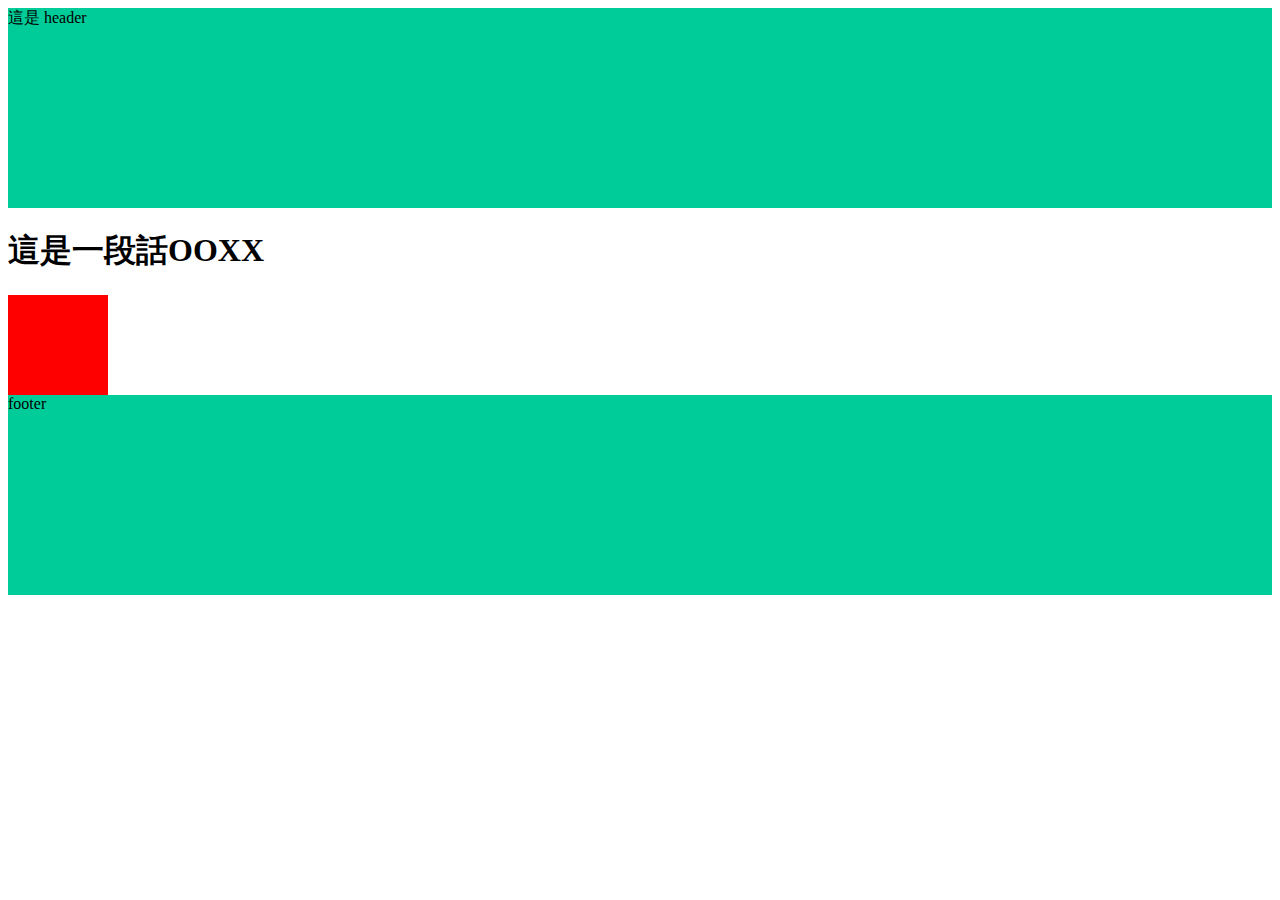
==== index.html @ 118d4219 "Update 2022-08-02T02:12:31.663Z" ====
<!DOCTYPE html>
<html lang="en">

<head>
  <meta charset="UTF-8">
  <meta name="viewport" content="width=device-width, initial-scale=1.0">
  <meta http-equiv="X-UA-Compatible" content="ie=edge">
  <title>首頁</title>
  <link rel="stylesheet" href="./assets/style/all.css">
</head>

<body>
  <header class="header">
    這是 header
  </header>

  
<h1>
  這是一段話OOXX
</h1>

<div class="box"></div>

  <footer class="footer">
    footer
  </footer>
  <script src="./assets/js/vendors.js"></script>
  <script src="./assets/js/all.js"></script>
</body>

</html>
---- assets/style/all.css ----
.header {
  height: 200px;
  background-color: #00cc99; }

.footer {
  height: 200px;
  background-color: #00cc99; }

.box {
  width: 100px;
  height: 100px;
  background-color: red;
  display: -webkit-box;
  display: -ms-flexbox;
  display: flex;
  -webkit-transition: all 0.5s;
  -o-transition: all 0.5s;
  transition: all 0.5s; }
  .box:hover {
    width: 200px;
    background-color: #00cc99; }

/*# sourceMappingURL=all.css.map */
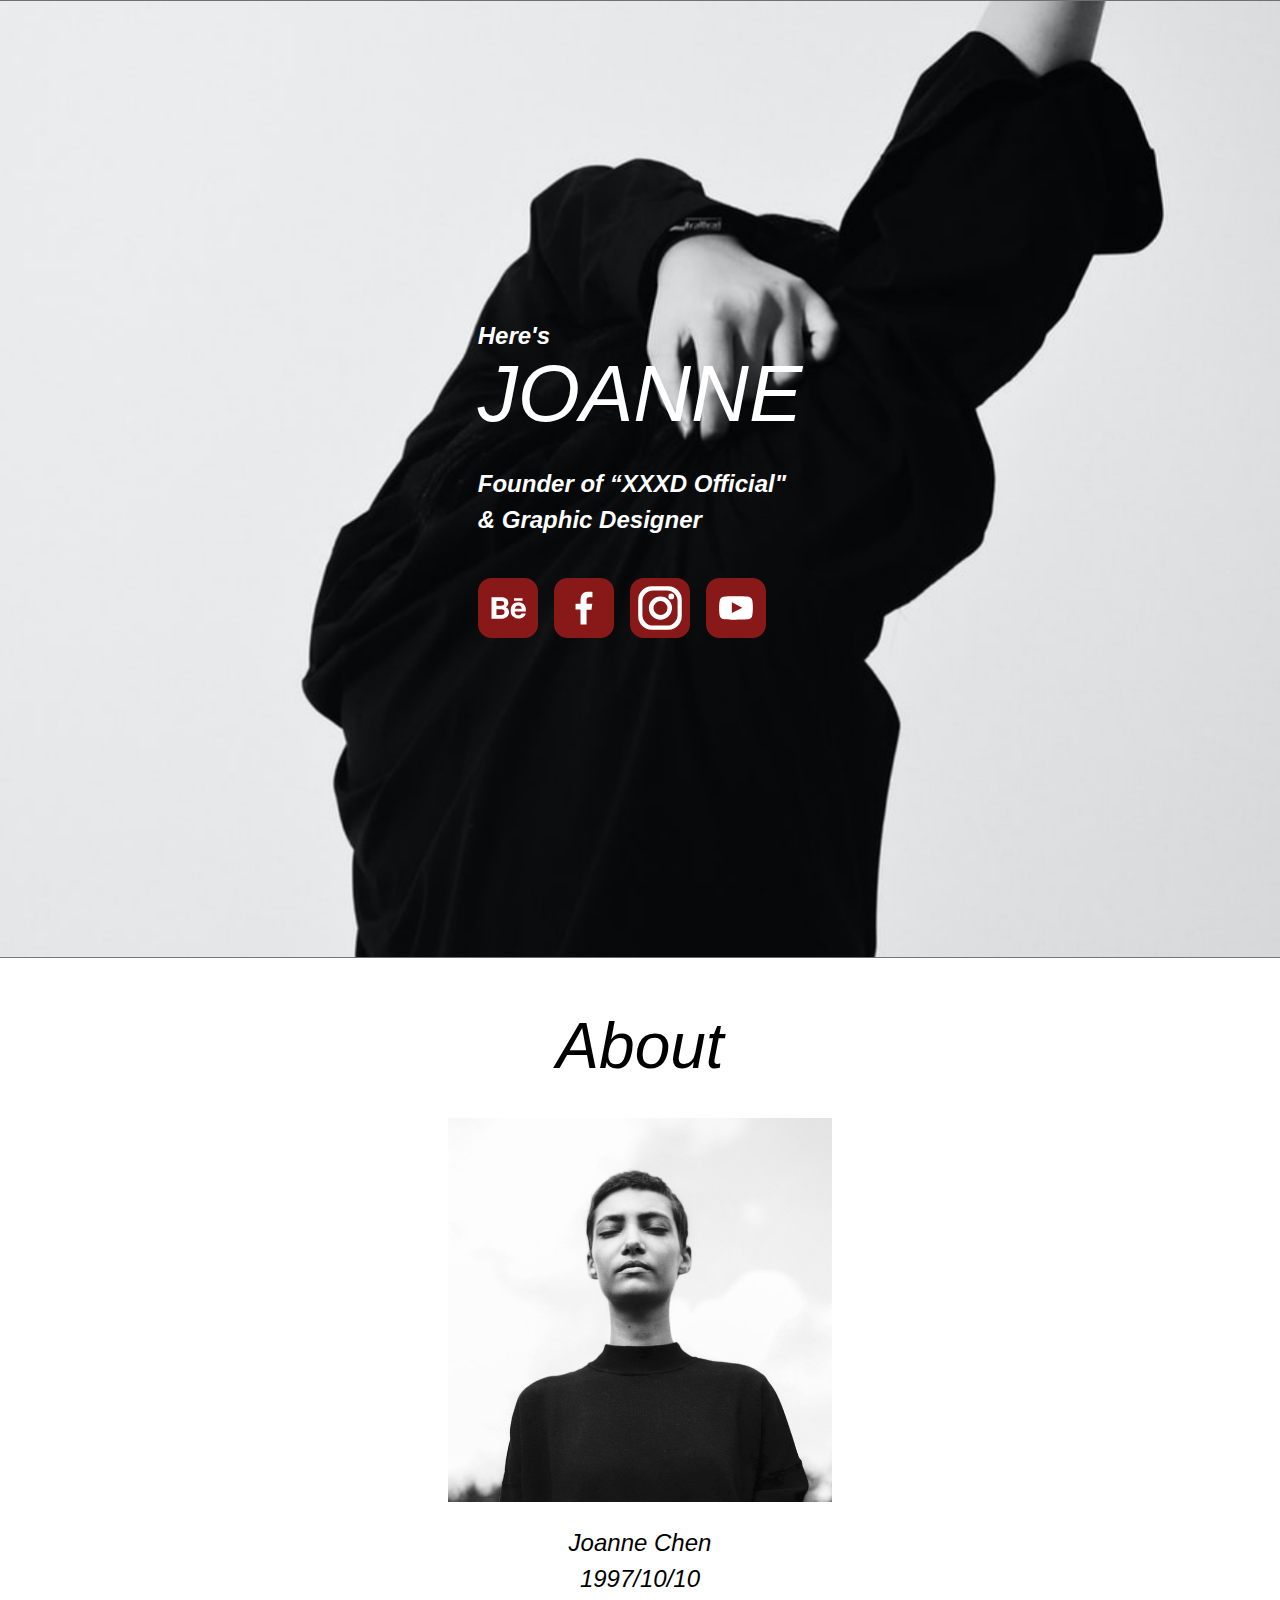
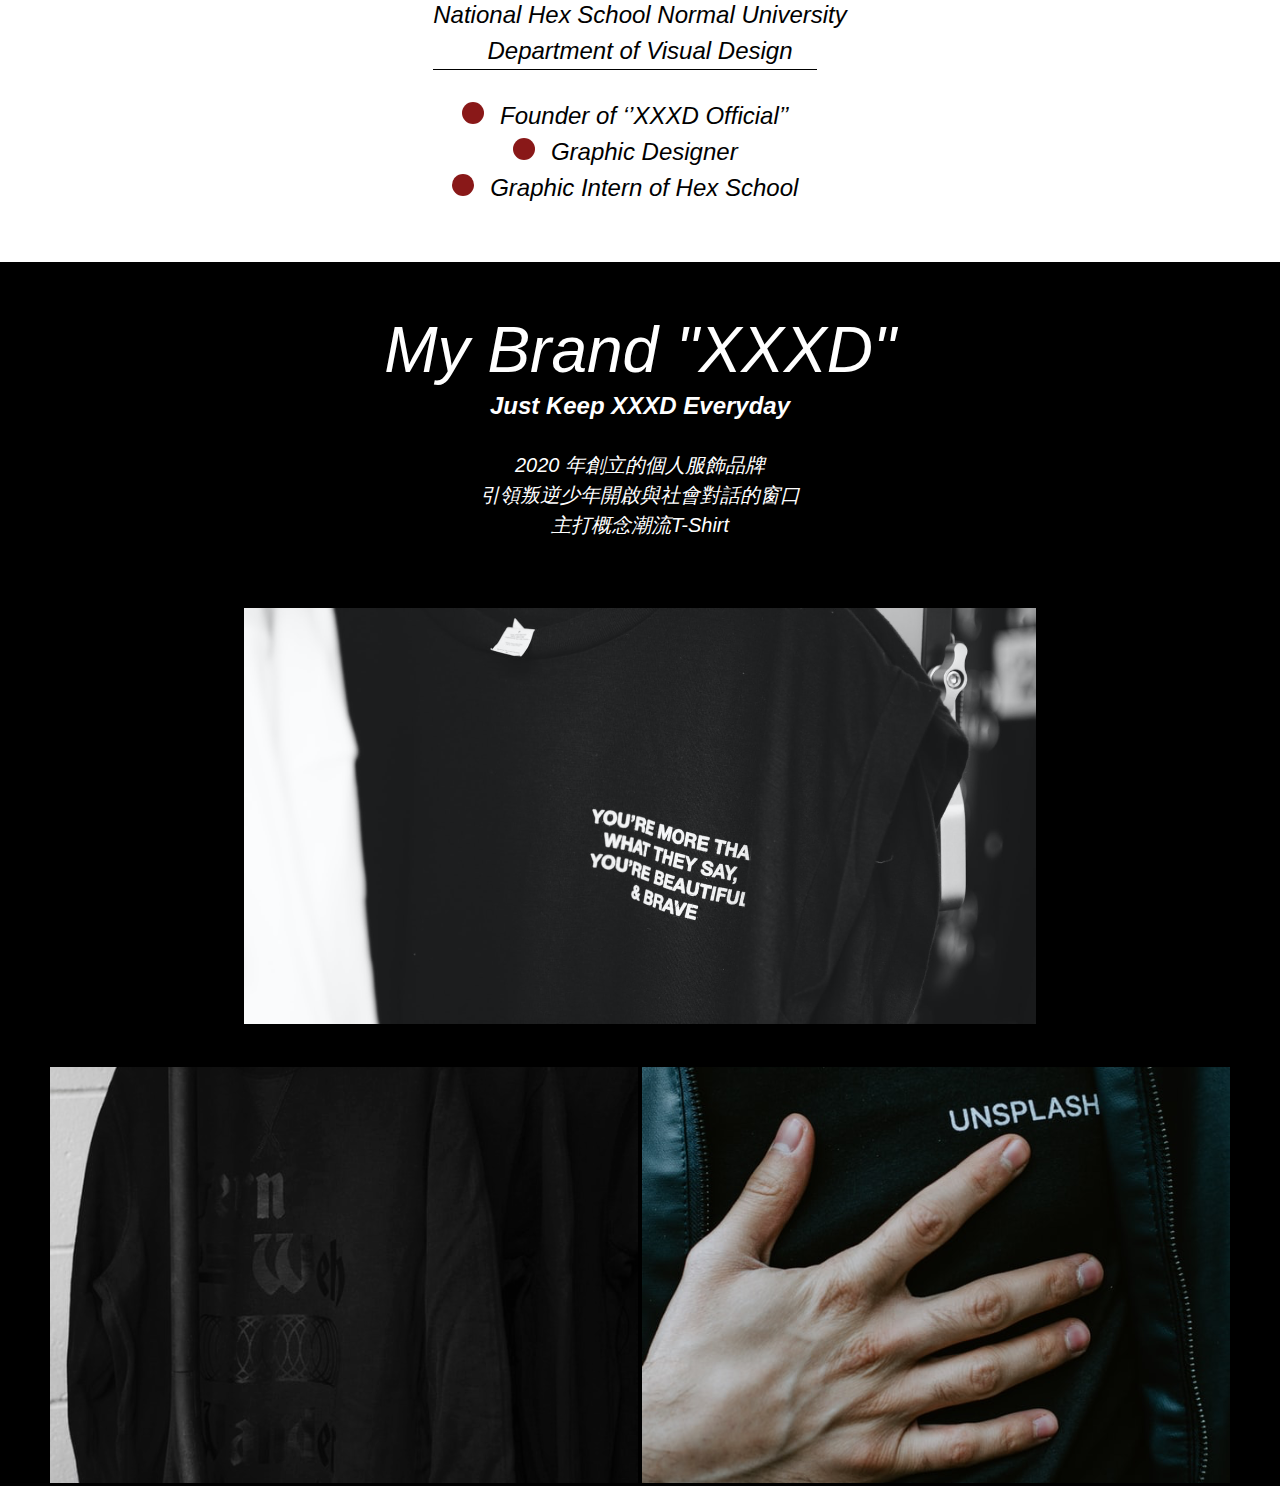
==== commit efc9b6a6: "Update 2022-08-04T09:42:17.918Z" ====
--- a/index.html
+++ b/index.html
@@ -10,20 +10,74 @@
 </head>
 
 <body>
-  <header class="header">
+  <!-- <header class="header">
     這是 header
-  </header>
+  </header> -->
 
+  <div class="container">
+<div class="header_1">
+  <div class="hcontent">
+  <h3>Here's</h3>
+  <h1>JOANNE</h1>
+  <h3>Founder of “XXXD Official"
+    <br>& Graphic Designer
+  </h3>
+  <ul class="icongroup">
+    <li><a href=""><img src="assets/images/behance.svg" alt="behance"></a></li>
+    <li><a href=""><img src="assets/images/facebook.svg" alt="facebook"></a></li>
+    <li><a href=""><img src="assets/images/instagram.svg" alt="instagram"></a></li>
+    <li><a href=""><img src="assets/images/youtube.svg" alt="youtube"></a></li>
+  </div>
+</div>
+<div class="profile">
+  <div class="pinfor">
+  <h2>About</h2>
+  <img class="perimg" src="assets/images/photo.png" alt="">
+  <ul class="pcontent blackli">
+    <li>Joanne Chen</li>
+    <li>1997/10/10</li>
+    <li>National Hex School Normal University<br>
+       Department of Visual Design</li>
+    <li></li>
+  </ul>
+  <div class="perbox blackli">
+    <ul>
+      <li>Founder of ‘’XXXD Official’’</li>
+      <li>Graphic Designer</li>
+      <li>Graphic Intern of Hex School</li>
+    </ul>
+  </div>
+</div>
+</div>
   
-<h1>
-  這是一段話OOXX
-</h1>
+  <div class="brand">
+    <div class="bcontent">
+      <h2>My Brand "XXXD"</h2>
+      <h3>Just Keep XXXD Everyday</h3>
+      
+      <ul>
+        <li><p>2020 年創立的個人服飾品牌</p></li>
+        <li><p>引領叛逆少年開啟與社會對話的窗口</p></li>     
+        <li><p>主打概念潮流T-Shirt</p></li>
+      </ul>
+    
+      <img class="brand_img1" src="assets/images/brand_img1.png" alt=""></img>
+    
+      <div class="b_img23">
+        <img class="b_img2" src="assets/images/brand_img2.png" alt="">
+        <img src="assets/images/brand_img3.png" alt="">
+      </div>
+    </div>
 
-<div class="box"></div>
+  </div>
+</div>
 
-  <footer class="footer">
+
+
+
+  <!-- <footer class="footer">
     footer
-  </footer>
+  </footer> -->
   <script src="./assets/js/vendors.js"></script>
   <script src="./assets/js/all.js"></script>
 </body>
--- a/assets/style/all.css
+++ b/assets/style/all.css
@@ -1,23 +1,179 @@
-.header {
-  height: 200px;
-  background-color: #00cc99; }
+/* http://meyerweb.com/eric/tools/css/reset/ 
+   v2.0 | 20110126
+   License: none (public domain)
+*/
+@import url("http://fonts.cdnfonts.com/css/roboto");
+html, body, div, span, applet, object, iframe,
+h1, h2, h3, h4, h5, h6, p, blockquote, pre,
+a, abbr, acronym, address, big, cite, code,
+del, dfn, em, img, ins, kbd, q, s, samp,
+small, strike, strong, sub, sup, tt, var,
+b, u, i, center,
+dl, dt, dd, ol, ul, li,
+fieldset, form, label, legend,
+table, caption, tbody, tfoot, thead, tr, th, td,
+article, aside, canvas, details, embed,
+figure, figcaption, footer, header, hgroup,
+menu, nav, output, ruby, section, summary,
+time, mark, audio, video {
+  margin: 0;
+  padding: 0;
+  border: 0;
+  font-size: 100%;
+  font: inherit;
+  vertical-align: baseline; }
+
+/* HTML5 display-role reset for older browsers */
+article, aside, details, figcaption, figure,
+footer, header, hgroup, menu, nav, section {
+  display: block; }
+
+body {
+  line-height: 1; }
+
+ol, ul {
+  list-style: none; }
+
+blockquote, q {
+  quotes: none; }
+
+blockquote:before, blockquote:after,
+q:before, q:after {
+  content: '';
+  content: none; }
+
+table {
+  border-collapse: collapse;
+  border-spacing: 0; }
+
+.img {
+  vertical-align: middle; }
+
+h2 {
+  font-size: 64px; }
+
+h3 {
+  font-size: 24px;
+  font-family: 'Roboto Black' , sans-serif;
+  font-weight: bold; }
+
+p {
+  font-size: 20px; }
+
+.header_1 {
+  display: -webkit-box;
+  display: -ms-flexbox;
+  display: flex;
+  -webkit-box-pack: center;
+      -ms-flex-pack: center;
+          justify-content: center;
+  -webkit-box-align: center;
+      -ms-flex-align: center;
+          align-items: center;
+  height: 958px;
+  background-image: url(../images/banner.png);
+  background-size: cover;
+  background-position: center center;
+  color: #fff; }
+  .header_1 h3 {
+    font-style: italic;
+    text-align: left;
+    line-height: 1.5; }
+  .header_1 h1 {
+    font-family: 'Roboto Black', sans-serif;
+    font-weight: black;
+    font-style: italic;
+    font-size: 80px;
+    text-align: left;
+    margin-bottom: 32px; }
+  .header_1 .icongroup {
+    display: -webkit-box;
+    display: -ms-flexbox;
+    display: flex;
+    margin-top: 40px; }
+    .header_1 .icongroup li {
+      margin-right: 16px; }
+
+.profile {
+  display: -webkit-box;
+  display: -ms-flexbox;
+  display: flex;
+  -webkit-box-pack: center;
+      -ms-flex-pack: center;
+          justify-content: center;
+  -webkit-box-align: center;
+      -ms-flex-align: center;
+          align-items: center;
+  background-color: #fff;
+  color: #000;
+  font-family: 'Roboto Black', sans-serif;
+  font-weight: black;
+  font-style: italic;
+  text-align: center; }
+  .profile .pinfor h2 {
+    margin-top: 56px;
+    margin-bottom: 40px; }
+  .profile .pinfor .perimg {
+    margin-bottom: 20px; }
+  .profile .pinfor .blackli {
+    font-size: 24px;
+    line-height: 1.5; }
+  .profile .perbox {
+    padding-top: 28px;
+    padding-bottom: 56px;
+    border-top: 1px solid #000;
+    width: 384px; }
+    .profile .perbox li::before {
+      content: "";
+      display: inline-block;
+      width: 22px;
+      height: 22px;
+      background: #891818;
+      border-radius: 50%;
+      margin-right: 16px; }
+
+.brand {
+  display: -webkit-box;
+  display: -ms-flexbox;
+  display: flex;
+  -webkit-box-orient: vertical;
+  -webkit-box-direction: normal;
+      -ms-flex-direction: column;
+          flex-direction: column;
+  -webkit-box-pack: center;
+      -ms-flex-pack: center;
+          justify-content: center;
+  -webkit-box-align: center;
+      -ms-flex-align: center;
+          align-items: center;
+  background-color: #000;
+  color: #fff;
+  font-family: 'Roboto Black', sans-serif;
+  font-weight: black;
+  font-style: italic;
+  text-align: center; }
+  .brand h2 {
+    padding-top: 56px;
+    margin-bottom: 12px; }
+  .brand ul {
+    margin-top: 32px;
+    margin-bottom: 68px; }
+    .brand ul li {
+      line-height: 1.5; }
+  .brand .brand_img1 {
+    margin-bottom: 40px; }
+  .brand .b_img {
+    display: -webkit-box;
+    display: -ms-flexbox;
+    display: flex;
+    -webkit-box-pack: center;
+        -ms-flex-pack: center;
+            justify-content: center; }
+    .brand .b_img .b_img2 {
+      margin-right: 24px; }
 
 .footer {
   height: 200px;
   background-color: #00cc99; }
 
-.box {
-  width: 100px;
-  height: 100px;
-  background-color: red;
-  display: -webkit-box;
-  display: -ms-flexbox;
-  display: flex;
-  -webkit-transition: all 0.5s;
-  -o-transition: all 0.5s;
-  transition: all 0.5s; }
-  .box:hover {
-    width: 200px;
-    background-color: #00cc99; }
-
 /*# sourceMappingURL=all.css.map */
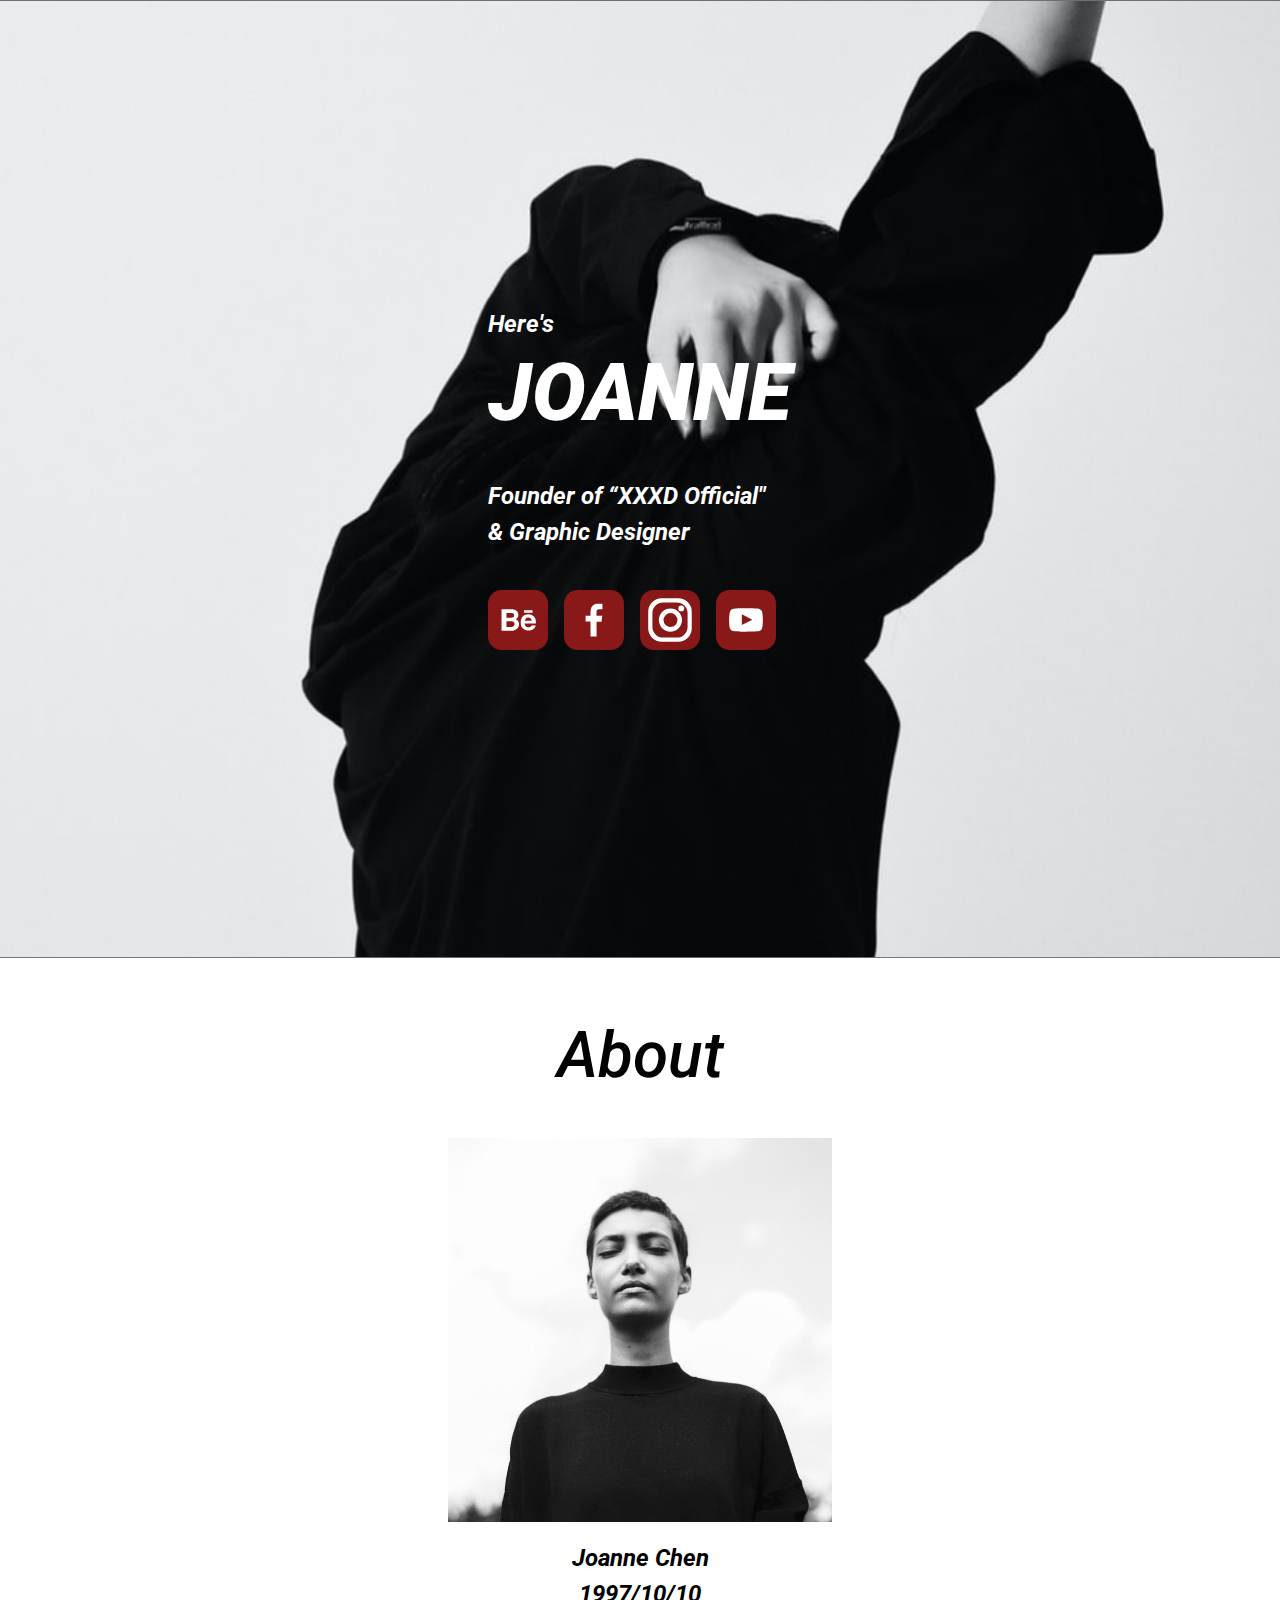
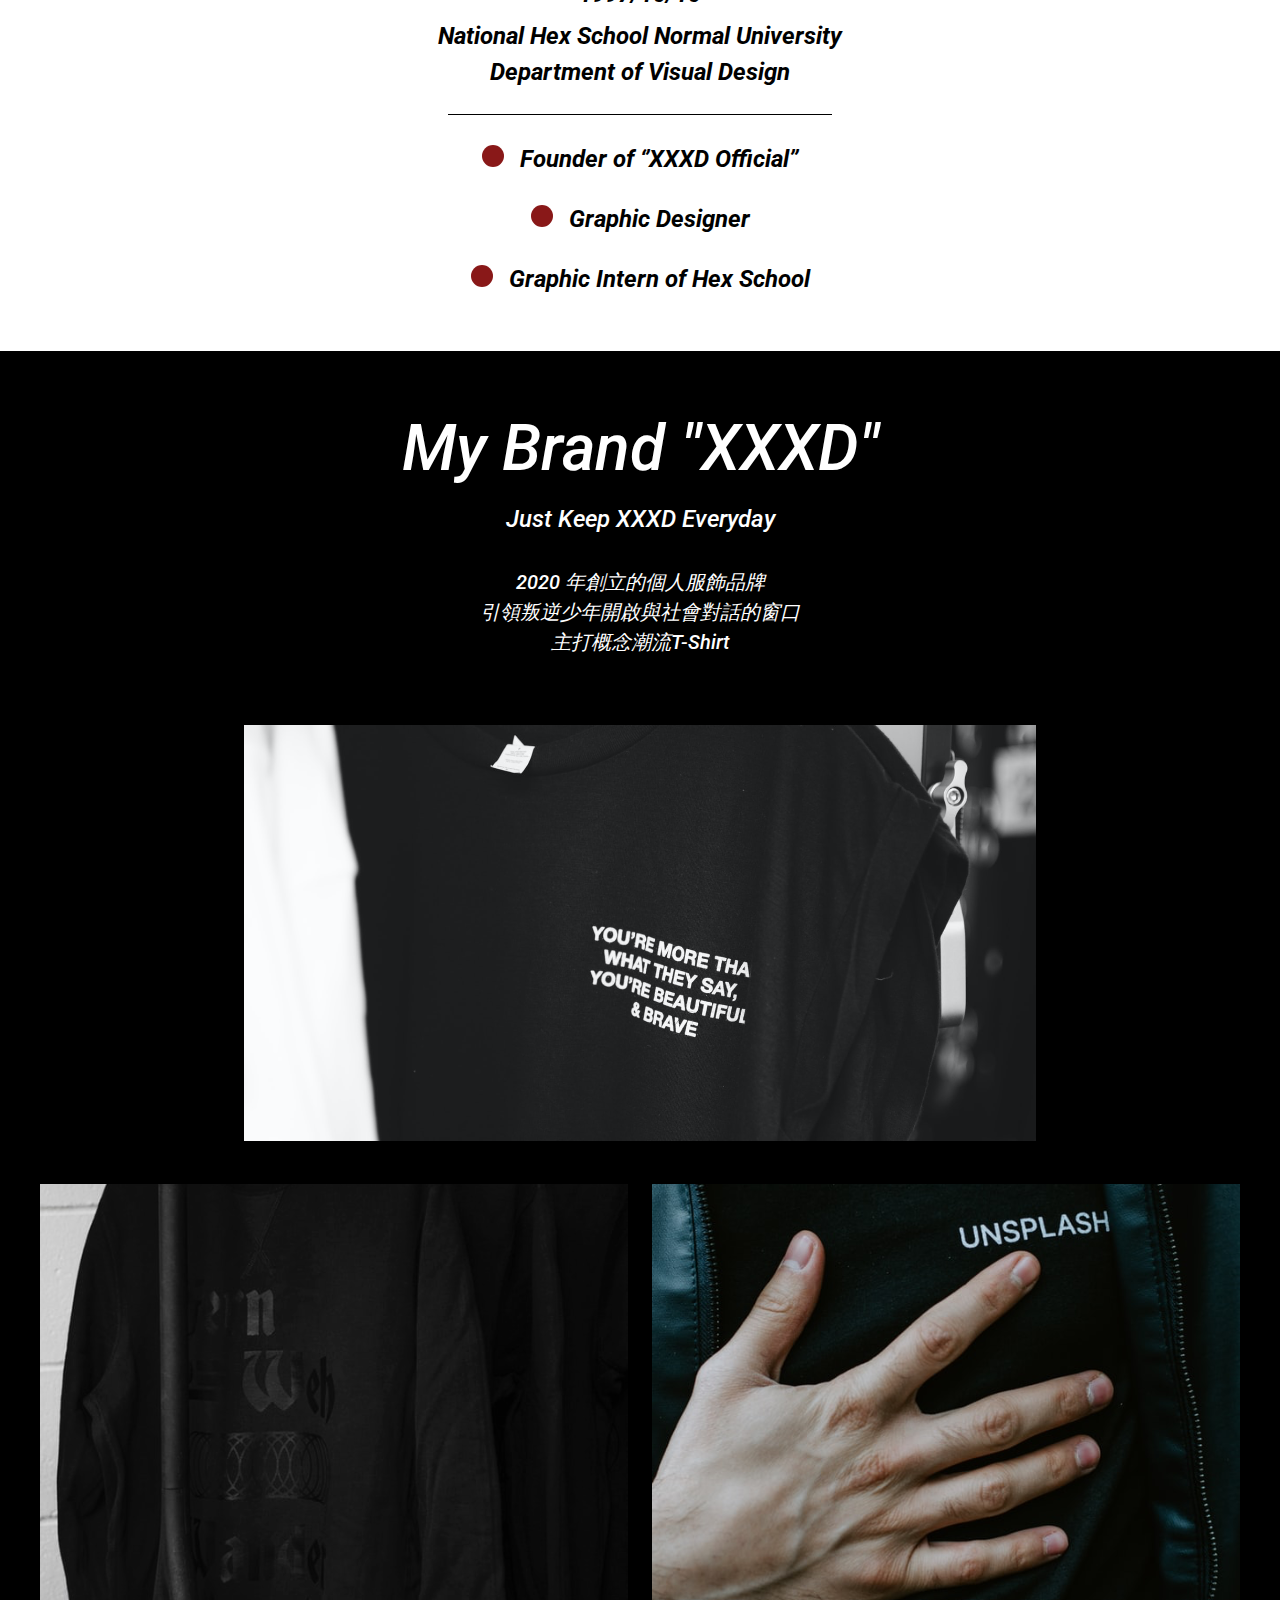
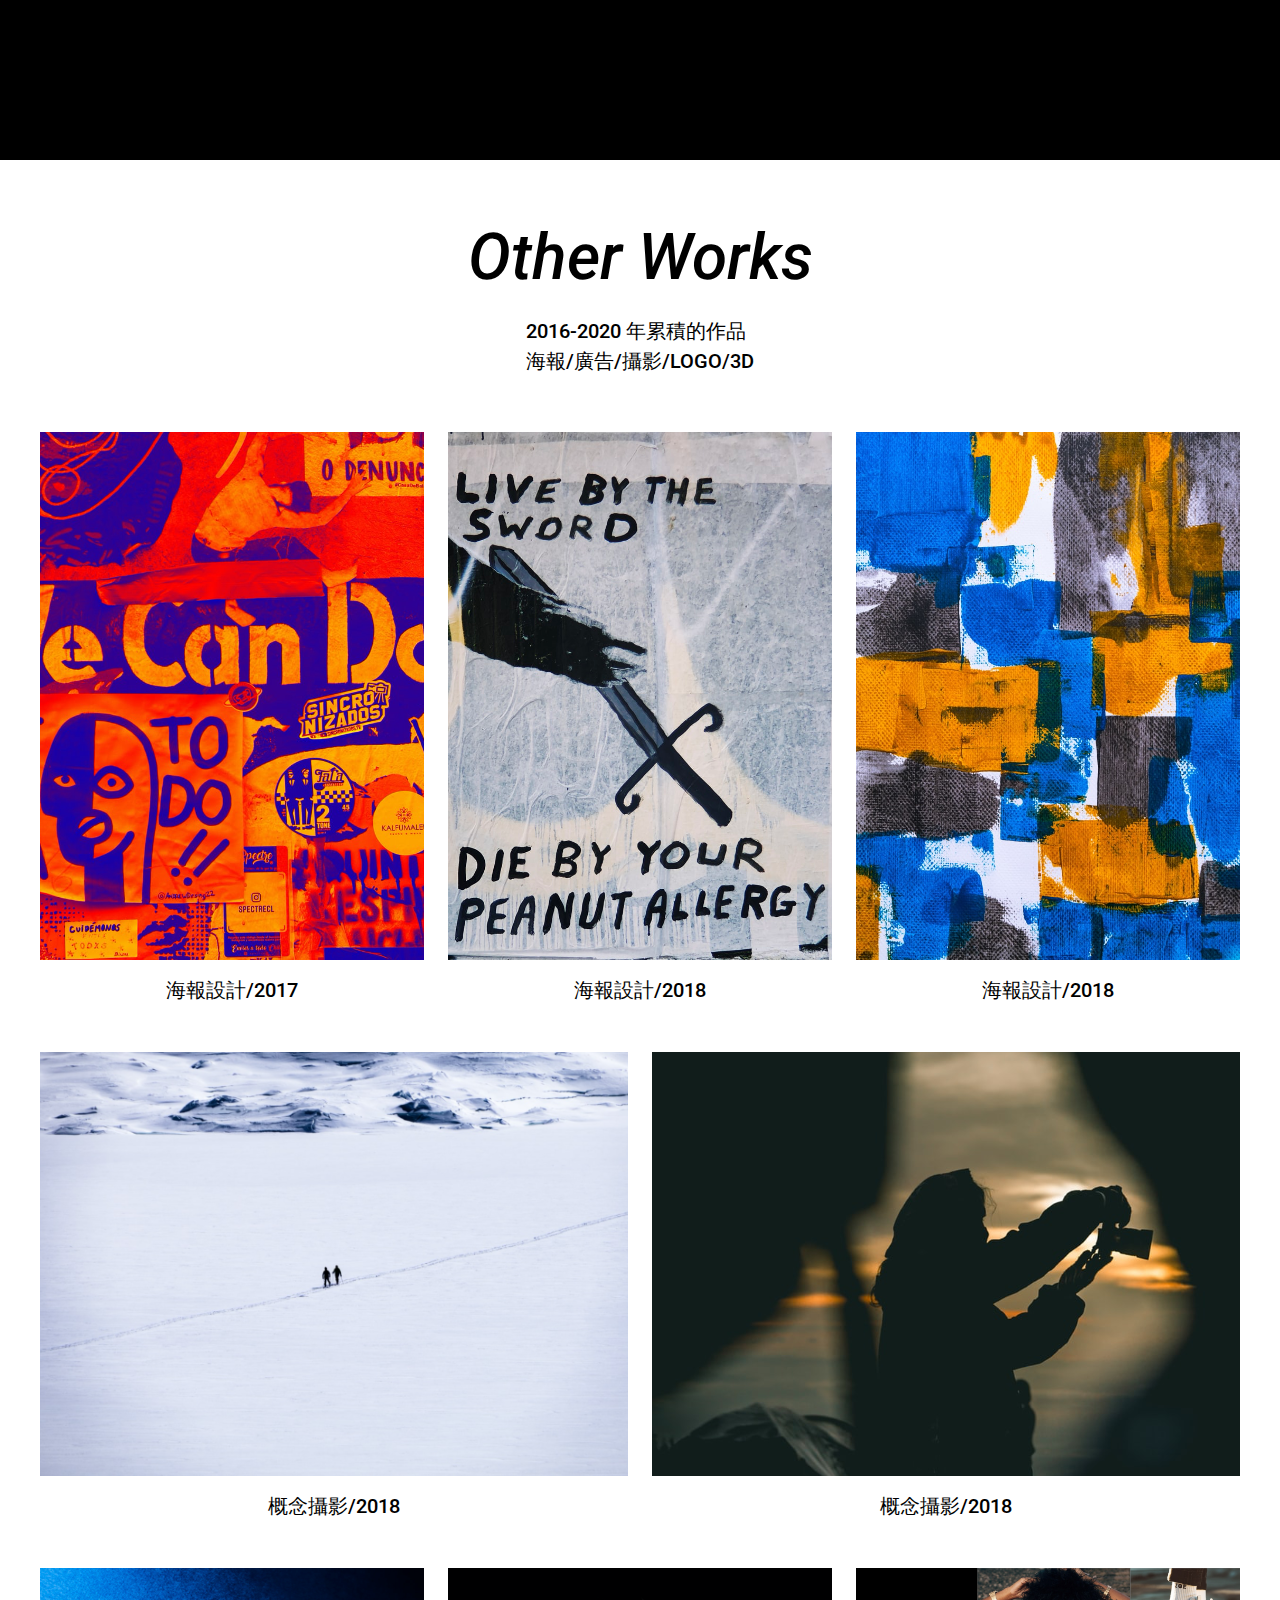
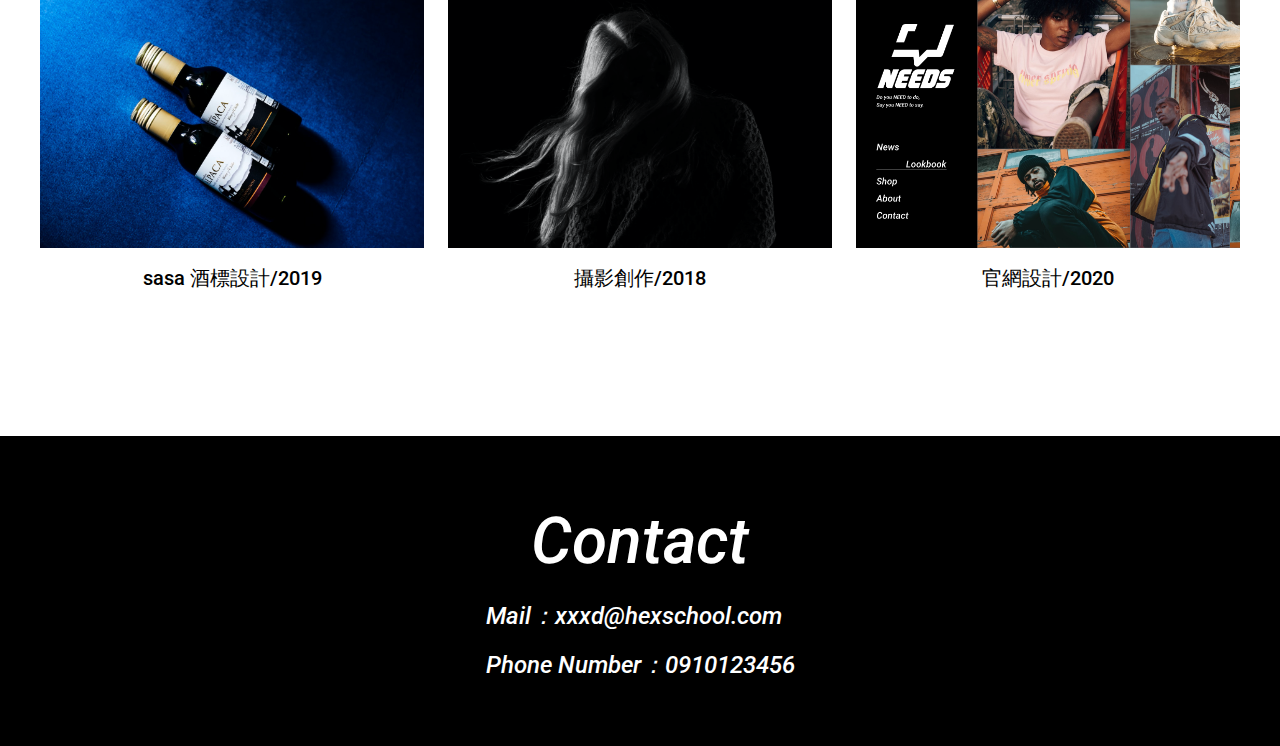
==== commit 0e5cca76: "Update 2022-08-05T16:55:03.248Z" ====
--- a/index.html
+++ b/index.html
@@ -17,34 +17,36 @@
   <div class="container">
 <div class="header_1">
   <div class="hcontent">
-  <h3>Here's</h3>
+  <h3 class="lh32">Here's</h3>
   <h1>JOANNE</h1>
-  <h3>Founder of “XXXD Official"
+  <h3 class="lh36">Founder of “XXXD Official"
     <br>& Graphic Designer
   </h3>
-  <ul class="icongroup">
-    <li><a href=""><img src="assets/images/behance.svg" alt="behance"></a></li>
-    <li><a href=""><img src="assets/images/facebook.svg" alt="facebook"></a></li>
-    <li><a href=""><img src="assets/images/instagram.svg" alt="instagram"></a></li>
-    <li><a href=""><img src="assets/images/youtube.svg" alt="youtube"></a></li>
+  <div class="icongroup">
+    <a href=""><img src="assets/images/behance.svg" alt="behance"></img></a>
+    <a href=""><img src="assets/images/facebook.svg" alt="facebook"></img></a>
+    <a href=""><img src="assets/images/instagram.svg" alt="instagram"></img></a>
+    <a href=""><img src="assets/images/youtube.svg" alt="youtube"></img></a>
   </div>
 </div>
-<div class="profile">
-  <div class="pinfor">
+</div>
+
+
+<div class="profile flex-c">
+  <div class="pinfor flex-c">
   <h2>About</h2>
   <img class="perimg" src="assets/images/photo.png" alt="">
-  <ul class="pcontent blackli">
-    <li>Joanne Chen</li>
-    <li>1997/10/10</li>
-    <li>National Hex School Normal University<br>
+  <ul class="pcontent bold-i24">
+    <li class="lh32 mb-4">Joanne Chen</li>
+    <li class="lh32">1997/10/10</li>
+    <li class="mt8mb24">National Hex School Normal University<br>
        Department of Visual Design</li>
-    <li></li>
   </ul>
-  <div class="perbox blackli">
+  <div class="perbox ">
     <ul>
-      <li>Founder of ‘’XXXD Official’’</li>
-      <li>Graphic Designer</li>
-      <li>Graphic Intern of Hex School</li>
+      <li class="bold-i24 lh32">Founder of ‘’XXXD Official’’</li>
+      <li class="bold-i24 lh32">Graphic Designer</li>
+      <li class="bold-i24 lh32">Graphic Intern of Hex School</li>
     </ul>
   </div>
 </div>
@@ -53,12 +55,12 @@
   <div class="brand">
     <div class="bcontent">
       <h2>My Brand "XXXD"</h2>
-      <h3>Just Keep XXXD Everyday</h3>
+      <h4 class="m-i24 lh32">Just Keep XXXD Everyday</h4>
       
       <ul>
-        <li><p>2020 年創立的個人服飾品牌</p></li>
-        <li><p>引領叛逆少年開啟與社會對話的窗口</p></li>     
-        <li><p>主打概念潮流T-Shirt</p></li>
+        <li class="m-i20">2020 年創立的個人服飾品牌</li>
+        <li class="m-i20">引領叛逆少年開啟與社會對話的窗口</li>     
+        <li class="m-i20">主打概念潮流T-Shirt</li>
       </ul>
     
       <img class="brand_img1" src="assets/images/brand_img1.png" alt=""></img>
@@ -70,10 +72,63 @@
     </div>
 
   </div>
+  <div class="otherwork">
+    <h2>Other Works</h2>
+    <ul>
+      <li class="m-i20">2016-2020 年累積的作品</li>
+      <li class="m-i20">海報/廣告/攝影/LOGO/3D</li>
+    </ul>
+    
+    <div class="imagepost">
+      <div class="ip01">
+        <div class="flex-c mr-24">
+        <img src="assets/images/work_img1.png" alt=""></img>
+        <p class="m-i20 mt-16">海報設計/2017</p>
+        </div>
+        <div class="flex-c mr-24">
+        <img src="assets/images/work_img2.png" alt=""></img>
+        <p class="m-i20 mt-16">海報設計/2018</p>
+        </div>
+        <div class="flex-c">
+        <img src="assets/images/work_img3.png" alt=""></img>
+        <p class="m-i20 mt-16">海報設計/2018</p>
+        </div>
+      </div>
+      <div class="ip01">
+        <div class="flex-c mr-24">
+          <img src="assets/images/work_img4.png" alt=""></img>
+          <p class="m-i20 mt-16">概念攝影/2018</p>
+        </div>
+        <div class="flex-c">
+          <img src="assets/images/work_img5.png" alt=""></img>
+          <p class="m-i20 mt-16">概念攝影/2018</p>
+        </div>
+      </div>
+      <div class="ip01">
+        <div class="flex-c mr-24">
+          <img src="assets/images/work_img6.png" alt=""></img>
+          <p class="m-i20 mt-16">sasa 酒標設計/2019</p>
+          </div>
+          <div class="flex-c mr-24">
+          <img src="assets/images/work_img7.png" alt=""></img>
+          <p class="m-i20 mt-16">攝影創作/2018</p>
+          </div>
+          <div class="flex-c">
+          <img src="assets/images/work_img8.png" alt=""></img>
+          <p class="m-i20 mt-16">官網設計/2020</p>
+          </div>
+      </div>
+    </div>
+  </div>
+
+  <div class="contact">
+    <h2>Contact</h2>
+    <ul>
+      <li class="m-i24">Mail：xxxd@hexschool.com</li>
+      <li class="m-i24">Phone Number：0910123456</li>
+    </ul>
+  </div>
 </div>
-
-
-
 
   <!-- <footer class="footer">
     footer
--- a/assets/style/all.css
+++ b/assets/style/all.css
@@ -2,7 +2,7 @@
    v2.0 | 20110126
    License: none (public domain)
 */
-@import url("http://fonts.cdnfonts.com/css/roboto");
+@import url("https://fonts.googleapis.com/css2?family=Roboto+Flex:opsz@8..144&family=Roboto:ital,wght@0,500;1,500;1,700;1,900&display=swap");
 html, body, div, span, applet, object, iframe,
 h1, h2, h3, h4, h5, h6, p, blockquote, pre,
 a, abbr, acronym, address, big, cite, code,
@@ -49,16 +49,68 @@
 .img {
   vertical-align: middle; }
 
+body {
+  font-family: 'Roboto', sans-serif;
+  -webkit-box-sizing: border-box;
+          box-sizing: border-box; }
+
 h2 {
-  font-size: 64px; }
-
-h3 {
+  font-size: 64px;
+  font-weight: 500;
+  font-style: italic;
+  line-height: 84px; }
+
+h3, .bold-i24 {
   font-size: 24px;
-  font-family: 'Roboto Black' , sans-serif;
-  font-weight: bold; }
-
-p {
-  font-size: 20px; }
+  font-weight: 700;
+  font-style: italic; }
+
+.m-i24 {
+  font-size: 24px;
+  font-weight: 500;
+  font-style: italic; }
+
+.m-i20 {
+  font-size: 20px;
+  font-weight: 500; }
+
+.fsi {
+  font-style: italic; }
+
+.mt-16 {
+  margin-top: 16px; }
+
+.flex-c {
+  display: -webkit-box;
+  display: -ms-flexbox;
+  display: flex;
+  -webkit-box-orient: vertical;
+  -webkit-box-direction: normal;
+      -ms-flex-direction: column;
+          flex-direction: column;
+  -webkit-box-pack: center;
+      -ms-flex-pack: center;
+          justify-content: center;
+  -webkit-box-align: center;
+      -ms-flex-align: center;
+          align-items: center; }
+
+.mr-24 {
+  margin-right: 24px; }
+
+.lh32 {
+  line-height: 32px; }
+
+.mb-4 {
+  margin-bottom: 4px; }
+
+.mt8mb24 {
+  margin-top: 8px;
+  margin-bottom: 24px;
+  line-height: 36px; }
+
+.lh36 {
+  line-height: 36px; }
 
 .header_1 {
   display: -webkit-box;
@@ -70,56 +122,41 @@
   -webkit-box-align: center;
       -ms-flex-align: center;
           align-items: center;
-  height: 958px;
   background-image: url(../images/banner.png);
   background-size: cover;
   background-position: center center;
-  color: #fff; }
+  color: #fff;
+  padding-top: 308px;
+  padding-bottom: 308px; }
   .header_1 h3 {
-    font-style: italic;
-    text-align: left;
-    line-height: 1.5; }
+    text-align: left; }
   .header_1 h1 {
-    font-family: 'Roboto Black', sans-serif;
-    font-weight: black;
+    font-weight: 900;
     font-style: italic;
     font-size: 80px;
     text-align: left;
-    margin-bottom: 32px; }
+    margin-bottom: 32px;
+    line-height: 106px; }
   .header_1 .icongroup {
     display: -webkit-box;
     display: -ms-flexbox;
     display: flex;
     margin-top: 40px; }
-    .header_1 .icongroup li {
-      margin-right: 16px; }
+    .header_1 .icongroup a {
+      height: 60px; }
+      .header_1 .icongroup a img {
+        margin-right: 16px; }
 
 .profile {
-  display: -webkit-box;
-  display: -ms-flexbox;
-  display: flex;
-  -webkit-box-pack: center;
-      -ms-flex-pack: center;
-          justify-content: center;
-  -webkit-box-align: center;
-      -ms-flex-align: center;
-          align-items: center;
   background-color: #fff;
   color: #000;
-  font-family: 'Roboto Black', sans-serif;
-  font-weight: black;
-  font-style: italic;
   text-align: center; }
   .profile .pinfor h2 {
     margin-top: 56px;
     margin-bottom: 40px; }
   .profile .pinfor .perimg {
     margin-bottom: 20px; }
-  .profile .pinfor .blackli {
-    font-size: 24px;
-    line-height: 1.5; }
   .profile .perbox {
-    padding-top: 28px;
     padding-bottom: 56px;
     border-top: 1px solid #000;
     width: 384px; }
@@ -131,6 +168,8 @@
       background: #891818;
       border-radius: 50%;
       margin-right: 16px; }
+    .profile .perbox li {
+      margin-top: 28px; }
 
 .brand {
   display: -webkit-box;
@@ -148,7 +187,6 @@
           align-items: center;
   background-color: #000;
   color: #fff;
-  font-family: 'Roboto Black', sans-serif;
   font-weight: black;
   font-style: italic;
   text-align: center; }
@@ -162,15 +200,69 @@
       line-height: 1.5; }
   .brand .brand_img1 {
     margin-bottom: 40px; }
-  .brand .b_img {
+  .brand .b_img23 {
     display: -webkit-box;
     display: -ms-flexbox;
     display: flex;
     -webkit-box-pack: center;
         -ms-flex-pack: center;
-            justify-content: center; }
-    .brand .b_img .b_img2 {
+            justify-content: center;
+    margin-bottom: 160px; }
+    .brand .b_img23 .b_img2 {
       margin-right: 24px; }
+
+.otherwork {
+  display: -webkit-box;
+  display: -ms-flexbox;
+  display: flex;
+  -webkit-box-orient: vertical;
+  -webkit-box-direction: normal;
+      -ms-flex-direction: column;
+          flex-direction: column;
+  -webkit-box-pack: center;
+      -ms-flex-pack: center;
+          justify-content: center;
+  -webkit-box-align: center;
+      -ms-flex-align: center;
+          align-items: center;
+  color: #000;
+  padding-bottom: 96px; }
+  .otherwork h2 {
+    margin-top: 56px; }
+  .otherwork ul {
+    margin-top: 16px;
+    margin-bottom: 56px; }
+    .otherwork ul li {
+      line-height: 1.5; }
+  .otherwork .imagepost .ip01 {
+    display: -webkit-box;
+    display: -ms-flexbox;
+    display: flex;
+    margin-bottom: 48px; }
+    .otherwork .imagepost .ip01 p {
+      line-height: 28px; }
+
+.contact {
+  background-color: #000;
+  color: #fff;
+  display: -webkit-box;
+  display: -ms-flexbox;
+  display: flex;
+  -webkit-box-orient: vertical;
+  -webkit-box-direction: normal;
+      -ms-flex-direction: column;
+          flex-direction: column;
+  -webkit-box-pack: center;
+      -ms-flex-pack: center;
+          justify-content: center;
+  -webkit-box-align: center;
+      -ms-flex-align: center;
+          align-items: center;
+  padding-top: 64px;
+  padding-bottom: 64px; }
+  .contact ul li {
+    margin-top: 16px;
+    line-height: 33px; }
 
 .footer {
   height: 200px;
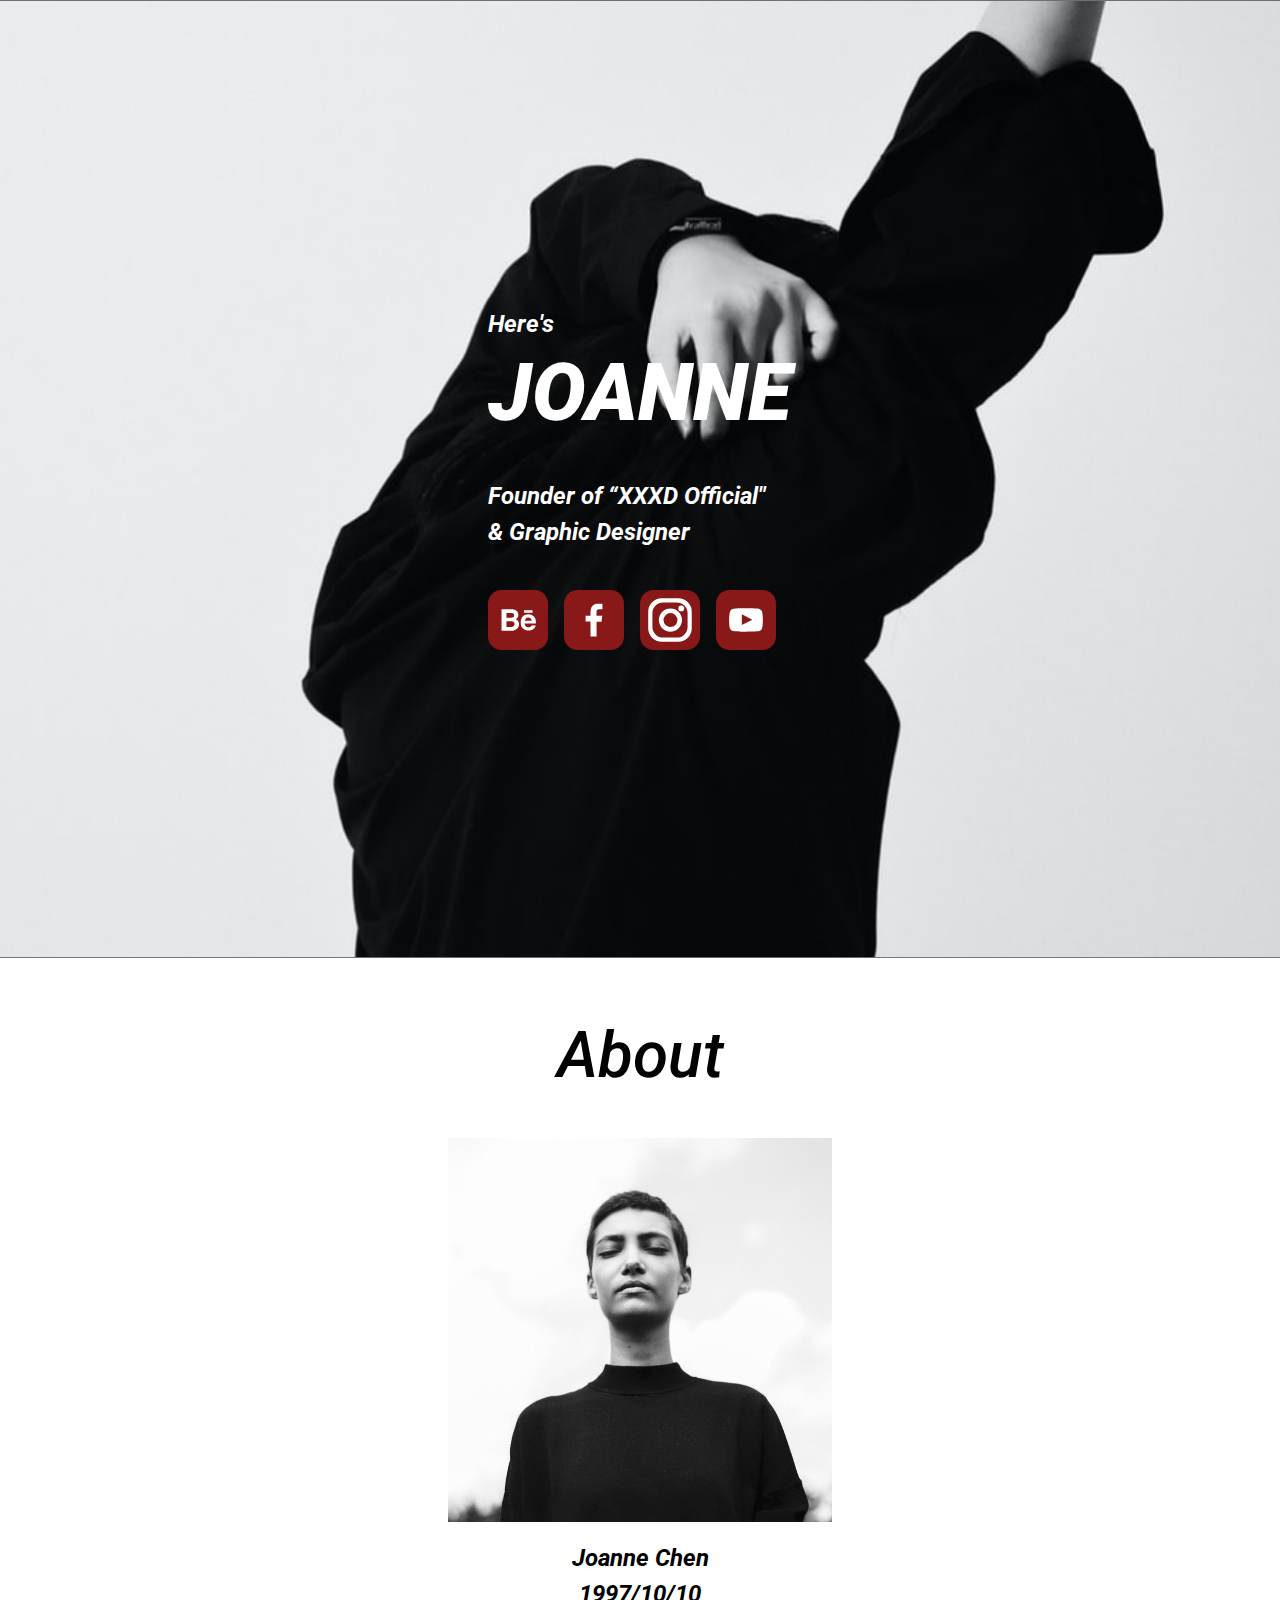
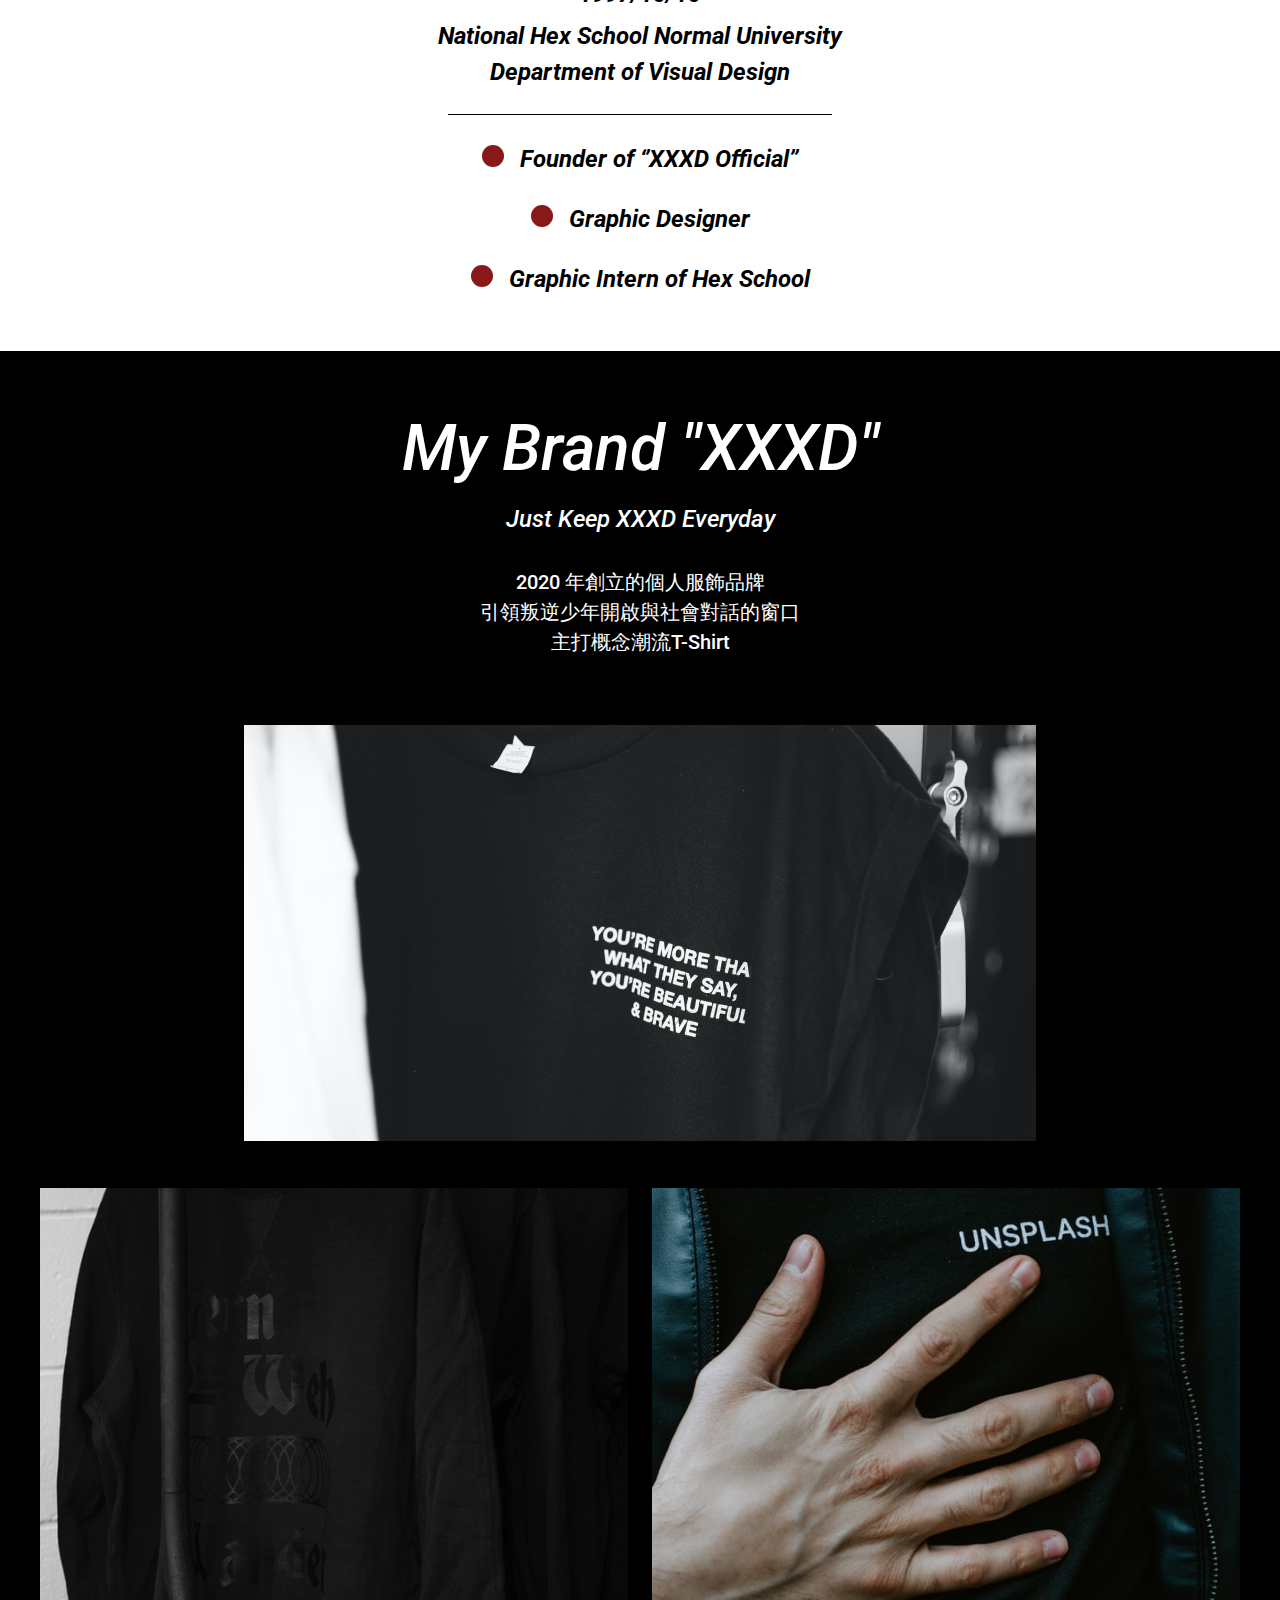
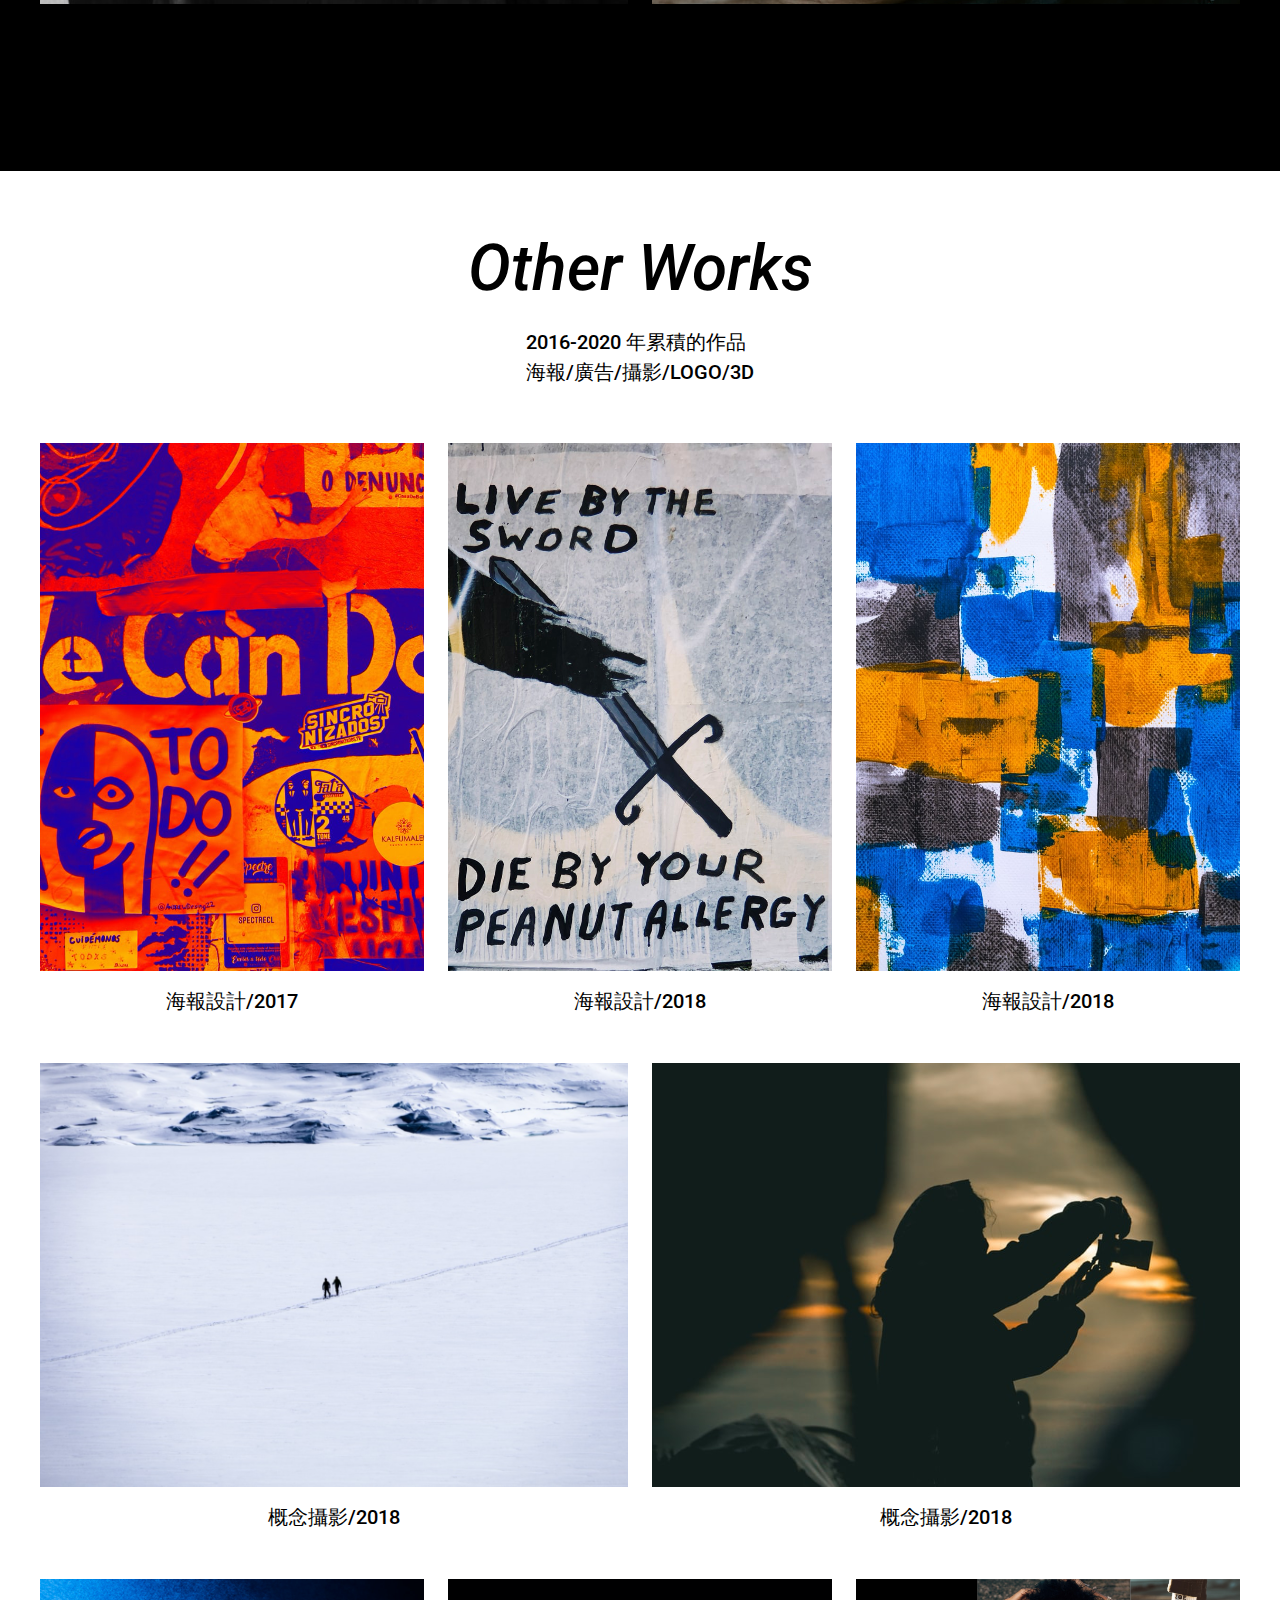
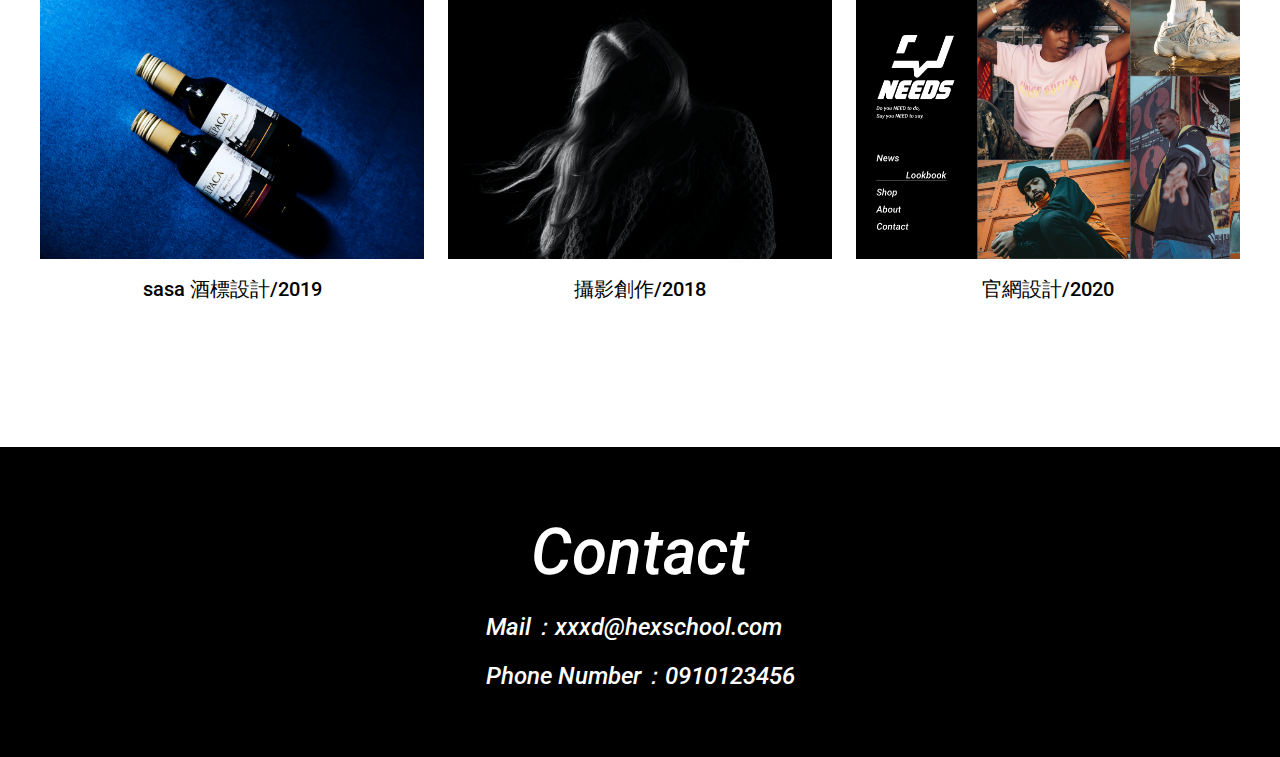
==== commit 424a6945: "Update 2022-08-06T08:28:46.975Z" ====
--- a/index.html
+++ b/index.html
@@ -63,61 +63,72 @@
         <li class="m-i20">主打概念潮流T-Shirt</li>
       </ul>
     
-      <img class="brand_img1" src="assets/images/brand_img1.png" alt=""></img>
+      <ul class="brand_imggroup">
+        <li><img class="b_img01" src="assets/images/brand_img1.png" alt=""></img></li>
+        <li><img class="b_img02" src="assets/images/brand_img2.png" alt=""></li>
+        <li><img class="b_img03" src="assets/images/brand_img3.png" alt=""></li>
+      </ul>
+
+
+
+
+
+      <!-- <img class="brand_img1" src="assets/images/brand_img1.png" alt=""></img>
     
       <div class="b_img23">
         <img class="b_img2" src="assets/images/brand_img2.png" alt="">
         <img src="assets/images/brand_img3.png" alt="">
-      </div>
+      </div> -->
     </div>
 
   </div>
   <div class="otherwork">
     <h2>Other Works</h2>
-    <ul>
+    <ul class="mt-16">
       <li class="m-i20">2016-2020 年累積的作品</li>
       <li class="m-i20">海報/廣告/攝影/LOGO/3D</li>
     </ul>
     
     <div class="imagepost">
-      <div class="ip01">
-        <div class="flex-c mr-24">
+      <ul class="ip01">
+        
+        <li class="flex-c mr-24">
         <img src="assets/images/work_img1.png" alt=""></img>
         <p class="m-i20 mt-16">海報設計/2017</p>
-        </div>
-        <div class="flex-c mr-24">
+        </li>
+        <li class="flex-c mr-24">
         <img src="assets/images/work_img2.png" alt=""></img>
         <p class="m-i20 mt-16">海報設計/2018</p>
-        </div>
-        <div class="flex-c">
+        </li>
+        <li class="flex-c">
         <img src="assets/images/work_img3.png" alt=""></img>
         <p class="m-i20 mt-16">海報設計/2018</p>
-        </div>
-      </div>
-      <div class="ip01">
-        <div class="flex-c mr-24">
+        </li>
+      </ul>
+      <ul class="ip01">
+        <li class="flex-c mr-24">
           <img src="assets/images/work_img4.png" alt=""></img>
           <p class="m-i20 mt-16">概念攝影/2018</p>
-        </div>
-        <div class="flex-c">
+        </li>
+        <li class="flex-c">
           <img src="assets/images/work_img5.png" alt=""></img>
           <p class="m-i20 mt-16">概念攝影/2018</p>
-        </div>
-      </div>
-      <div class="ip01">
-        <div class="flex-c mr-24">
+        </li>
+      </ul>
+      <ul class="ip01">
+        <li class="flex-c mr-24">
           <img src="assets/images/work_img6.png" alt=""></img>
           <p class="m-i20 mt-16">sasa 酒標設計/2019</p>
-          </div>
-          <div class="flex-c mr-24">
+          </li>
+          <li class="flex-c mr-24">
           <img src="assets/images/work_img7.png" alt=""></img>
           <p class="m-i20 mt-16">攝影創作/2018</p>
-          </div>
-          <div class="flex-c">
+          </li>
+          <li class="flex-c">
           <img src="assets/images/work_img8.png" alt=""></img>
           <p class="m-i20 mt-16">官網設計/2020</p>
-          </div>
-      </div>
+          </li>
+        </ul>
     </div>
   </div>
 
--- a/assets/style/all.css
+++ b/assets/style/all.css
@@ -188,7 +188,6 @@
   background-color: #000;
   color: #fff;
   font-weight: black;
-  font-style: italic;
   text-align: center; }
   .brand h2 {
     padding-top: 56px;
@@ -198,17 +197,29 @@
     margin-bottom: 68px; }
     .brand ul li {
       line-height: 1.5; }
-  .brand .brand_img1 {
-    margin-bottom: 40px; }
-  .brand .b_img23 {
+  .brand .brand_imggroup {
+    width: 1200px;
+    margin-bottom: 160px;
     display: -webkit-box;
     display: -ms-flexbox;
     display: flex;
+    -webkit-box-orient: horizontal;
+    -webkit-box-direction: normal;
+        -ms-flex-direction: row;
+            flex-direction: row;
     -webkit-box-pack: center;
         -ms-flex-pack: center;
             justify-content: center;
-    margin-bottom: 160px; }
-    .brand .b_img23 .b_img2 {
+    -webkit-box-align: center;
+        -ms-flex-align: center;
+            align-items: center;
+    -ms-flex-wrap: wrap;
+        flex-wrap: wrap;
+    -ms-flex-line-pack: stretch;
+        align-content: stretch; }
+    .brand .brand_imggroup .b_img01 {
+      margin-bottom: 40px; }
+    .brand .brand_imggroup .b_img02 {
       margin-right: 24px; }
 
 .otherwork {
@@ -230,7 +241,6 @@
   .otherwork h2 {
     margin-top: 56px; }
   .otherwork ul {
-    margin-top: 16px;
     margin-bottom: 56px; }
     .otherwork ul li {
       line-height: 1.5; }
